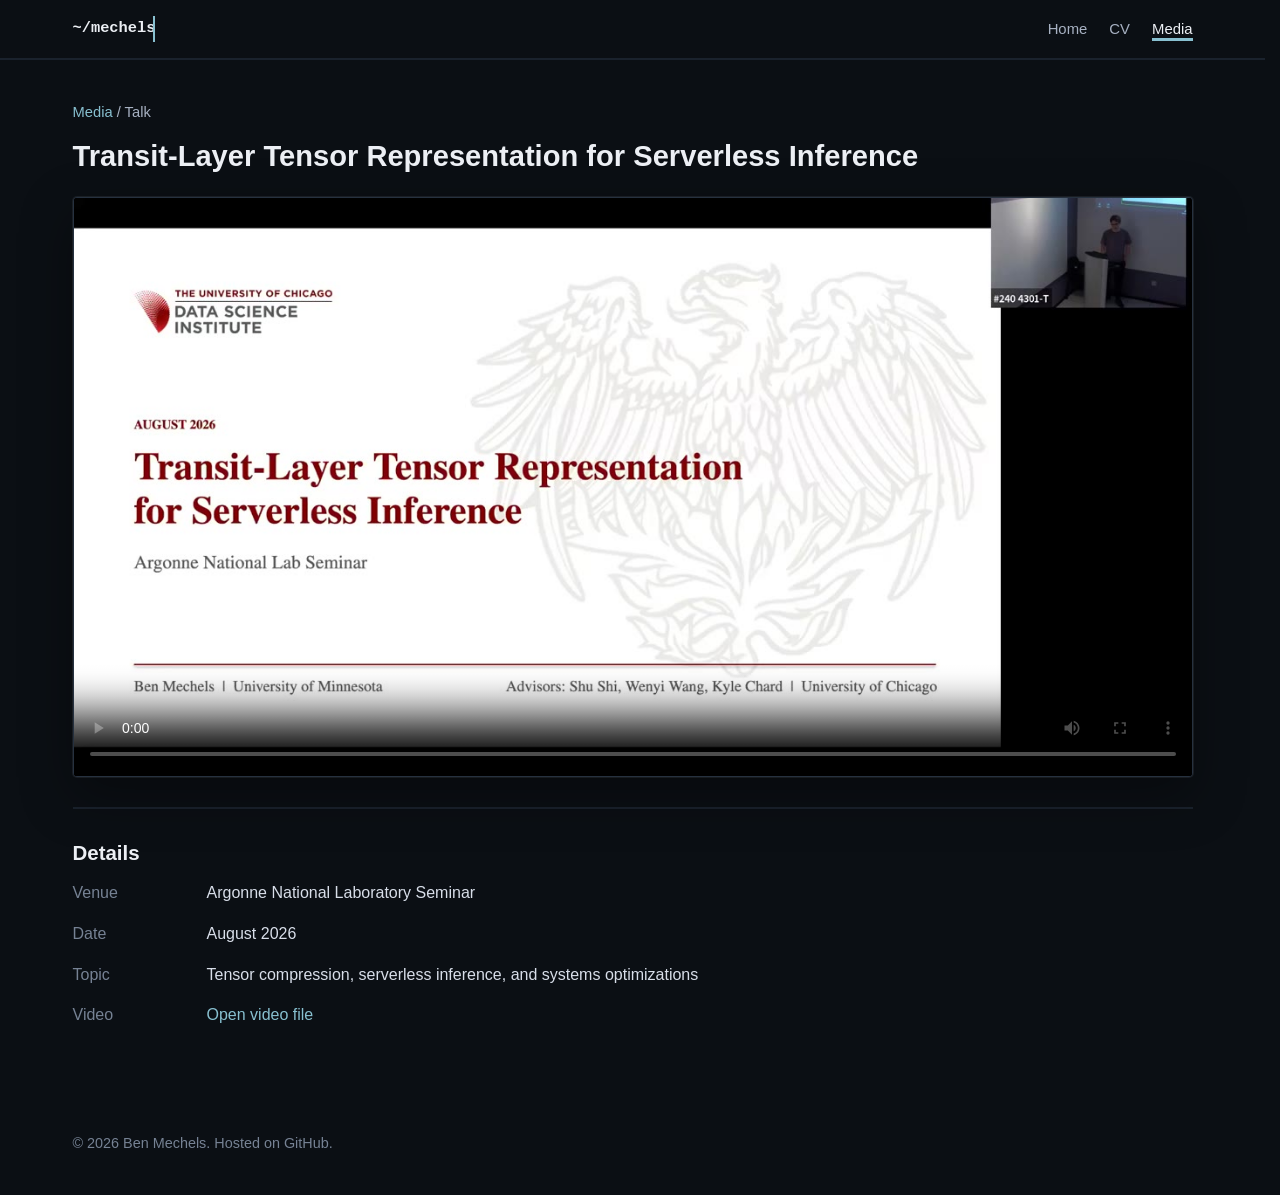
==== argonne-seminar.html @ a98aa1ea "Initial site snapshot" ====
<!doctype html>
<html lang="en">
  <head>
    <meta charset="utf-8">
    <meta name="viewport" content="width=device-width, initial-scale=1">
    <meta
      name="description"
      content="Argonne National Laboratory seminar video for Ben Mechels."
    >
    <title>Argonne Seminar | Ben Mechels Portfolio</title>
    <meta name="theme-color" content="#0b0f14">
    <link rel="icon" href="assets/favicon.svg?v=plain-centered-20260830" type="image/svg+xml">
    <link rel="stylesheet" href="styles.css?v=stable-layout-20260830">
  </head>
  <body>
    <header class="masthead">
      <nav class="masthead-inner" aria-label="Primary navigation">
        <a class="site-title" href="index.html" aria-label="Ben Mechels home">
          <span class="typed-path">~/mechels</span>
        </a>
        <div class="nav-links">
          <a href="index.html">Home</a>
          <a href="cv.html">CV</a>
          <a class="active" href="media.html" aria-current="page">Media</a>
        </div>
      </nav>
    </header>

    <main class="single-page talk-page">
      <section class="talk-hero">
        <p class="breadcrumb"><a href="media.html">Media</a> / Talk</p>
        <h2>Transit-Layer Tensor Representation for Serverless Inference</h2>
        <div class="video-frame video-frame-large">
          <video
            class="video-player"
            controls
            playsinline
            preload="metadata"
            poster="assets/videos/argonne-seminar-poster.jpg">
            <source
              src="assets/videos/argonne-seminar-transit-layer-tensor-representation.mp4"
              type="video/mp4">
            Your browser does not support the embedded video player.
          </video>
        </div>
      </section>

      <section>
        <h3>Details</h3>
        <dl class="details-list">
          <div>
            <dt>Venue</dt>
            <dd>Argonne National Laboratory Seminar</dd>
          </div>
          <div>
            <dt>Date</dt>
            <dd>August 2026</dd>
          </div>
          <div>
            <dt>Topic</dt>
            <dd>Tensor compression, serverless inference, and systems optimizations</dd>
          </div>
          <div>
            <dt>Video</dt>
            <dd>
              <a href="assets/videos/argonne-seminar-transit-layer-tensor-representation.mp4">
                Open video file
              </a>
            </dd>
          </div>
        </dl>
      </section>

    </main>

    <footer class="footer">
      <p>&copy; 2026 Ben Mechels. Hosted on GitHub.</p>
    </footer>
  </body>
</html>
---- styles.css ----
:root {
  color-scheme: only dark;
  --bg: #0b0f14;
  --bg-lift: #10161d;
  --panel: #141b23;
  --text: #d8dee9;
  --heading: #eceff4;
  --muted: #a7b1c2;
  --faint: #768294;
  --line: #26313f;
  --line-soft: #1a222d;
  --link: #88c0d0;
  --link-hover: #b7d7e2;
  --separator-width: 2px;
  --active-underline-width: 3px;

  /*
    Headshot crop controls:
    - frame size changes the displayed diameter of the circular image.
    - image crop coordinates live in scripts/crop_headshot.py.
    - ring-width and ring-color control the circular outline.
  */
  --headshot-frame-size: 184px;
  --headshot-mobile-size: 112px;
  --headshot-phone-size: 92px;
  --headshot-ring-width: 4px;
  --headshot-ring-color: #88c0d0;
}

* {
  box-sizing: border-box;
}

html {
  min-height: 100%;
  background: var(--bg);
  color-scheme: only dark;
  overflow-y: scroll;
  scrollbar-gutter: stable;
  scrollbar-color: #344154 #0b0f14;
}

body {
  min-height: 100%;
  margin: 0;
  background: var(--bg);
  color: var(--text);
  font-family: -apple-system, BlinkMacSystemFont, "Segoe UI", Roboto, Helvetica, Arial, sans-serif;
  font-size: 16px;
  line-height: 1.68;
}

a {
  color: var(--link);
  text-decoration: none;
}

a:hover,
a:focus {
  color: var(--link-hover);
  text-decoration: underline;
  text-underline-offset: 3px;
}

code {
  padding: 0.08rem 0.28rem;
  border: 1px solid var(--line);
  border-radius: 4px;
  background: var(--bg-lift);
  color: var(--heading);
  font-size: 0.92em;
}

.masthead {
  background: #0b0f14;
  border-bottom: var(--separator-width) solid var(--line-soft);
}

.masthead-inner {
  width: min(1120px, calc(100% - 36px));
  min-height: 58px;
  display: flex;
  align-items: center;
  justify-content: space-between;
  gap: 24px;
  margin: 0 auto;
}

.site-title {
  display: inline-flex;
  align-items: center;
  min-width: 10.8ch;
  color: var(--heading);
  font-family: ui-monospace, "SFMono-Regular", "SF Mono", Consolas, "Liberation Mono", Menlo, monospace;
  font-size: 0.96rem;
  font-weight: 700;
}

.site-title:hover,
.site-title:focus {
  color: var(--heading);
  text-decoration: none;
}

.typed-path {
  width: 9ch;
  display: inline-block;
  overflow: hidden;
  border-right: 2px solid var(--link);
  color: var(--heading);
  white-space: nowrap;
  animation:
    type-path 14s steps(9, end) infinite,
    blink-cursor 900ms steps(1, end) infinite;
}

@keyframes type-path {
  0%,
  7% {
    width: 0;
  }

  20%,
  82% {
    width: 9ch;
  }

  92%,
  100% {
    width: 0;
  }
}

@keyframes blink-cursor {
  0%,
  49% {
    border-color: var(--link);
  }

  50%,
  100% {
    border-color: transparent;
  }
}

.nav-links {
  display: flex;
  align-items: center;
  flex-wrap: wrap;
  gap: 22px;
  font-size: 0.93rem;
}

.nav-links a {
  color: var(--muted);
}

.nav-links a:hover,
.nav-links a:focus,
.nav-links a.active {
  color: var(--heading);
  text-decoration: none;
}

.nav-links a.active {
  box-shadow: inset 0 calc(-1 * var(--active-underline-width)) 0 var(--link);
}

.page {
  width: min(1120px, calc(100% - 36px));
  display: grid;
  grid-template-columns: 250px minmax(0, 760px);
  gap: 58px;
  margin: 0 auto;
  padding: 46px 0 42px;
}

.author {
  position: sticky;
  top: 34px;
  align-self: start;
  color: var(--muted);
  font-size: 0.93rem;
}

.author-image-frame {
  width: var(--headshot-frame-size);
  height: var(--headshot-frame-size);
  overflow: hidden;
  border: var(--headshot-ring-width) solid var(--headshot-ring-color);
  border-radius: 50%;
  background: var(--panel);
  box-shadow:
    0 0 0 2px var(--bg),
    0 0 0 calc(var(--headshot-ring-width) + 2px) rgba(136, 192, 208, 0.18),
    0 14px 36px rgba(0, 0, 0, 0.28);
}

.author-image-frame picture {
  display: block;
  width: 100%;
  height: 100%;
}

.author-image {
  width: 100%;
  height: 100%;
  display: block;
  image-orientation: from-image;
  object-fit: cover;
}

.author h1 {
  margin: 19px 0 7px;
  color: var(--heading);
  font-size: 1.35rem;
  line-height: 1.25;
}

.author-bio {
  max-width: 220px;
  margin: 0;
}

.author-links {
  display: grid;
  gap: 9px;
  margin: 22px 0 0;
  padding: 20px 0 0;
  border-top: var(--separator-width) solid var(--line);
  list-style: none;
}

.author-links li {
  display: grid;
  grid-template-columns: 18px minmax(0, 1fr);
  gap: 9px;
  align-items: center;
  margin: 0;
}

.profile-icon {
  width: 16px;
  height: 16px;
  color: var(--faint);
  fill: none;
  stroke: currentColor;
  stroke-linecap: round;
  stroke-linejoin: round;
  stroke-width: 2;
}

.content {
  min-width: 0;
}

section {
  padding-bottom: 30px;
  margin-bottom: 30px;
  border-bottom: var(--separator-width) solid var(--line-soft);
}

section:last-child {
  border-bottom: 0;
}

.intro {
  padding-top: 1px;
}

.media-intro {
  margin-bottom: 14px;
  padding-bottom: 10px;
  border-bottom: 0;
}

h2,
h3 {
  margin: 0 0 14px;
  color: var(--heading);
  line-height: 1.32;
}

h2 {
  font-size: 2rem;
  font-weight: 700;
}

h3 {
  font-size: 1.28rem;
  font-weight: 650;
}

p {
  margin: 0 0 14px;
}

p:last-child {
  margin-bottom: 0;
}

ul {
  margin: 0 0 0 1.1rem;
  padding: 0;
}

li {
  margin: 0 0 8px;
}

strong {
  color: var(--heading);
}

.publication-list {
  margin-left: 0;
  list-style: none;
}

.publication-list li {
  margin-bottom: 18px;
  padding-left: 18px;
  border-left: 3px solid var(--line);
}

.publication-list span {
  color: var(--muted);
}

.news-list,
.cv-list,
.details-list {
  display: grid;
  gap: 14px;
  margin: 0;
}

.news-list div,
.cv-list div,
.details-list div {
  display: grid;
  grid-template-columns: 116px minmax(0, 1fr);
  gap: 18px;
}

dt {
  color: var(--faint);
}

dd {
  margin: 0;
}

.cv-actions {
  display: flex;
  flex-wrap: wrap;
  gap: 0.45rem;
  margin-top: 4px;
  color: var(--faint);
}

.cv-document {
  display: grid;
  gap: 20px;
  padding-bottom: 0;
  border-bottom: 0;
}

.cv-page {
  width: 100%;
  height: auto;
  display: block;
  border-radius: 0;
  background: #ffffff;
  box-shadow:
    0 0 0 1px rgba(216, 222, 233, 0.12),
    0 16px 44px rgba(0, 0, 0, 0.30);
}

.video-frame {
  width: 100%;
  aspect-ratio: 1832 / 948;
  overflow: hidden;
  border: 1px solid var(--line);
  border-radius: 6px;
  background: var(--panel);
}

.video-frame iframe,
.video-player {
  width: 100%;
  height: 100%;
  display: block;
  border: 0;
  background: #000000;
}

.caption {
  margin-top: 14px;
  color: var(--muted);
}

.media-index {
  display: grid;
}

.media-link {
  display: grid;
  grid-template-columns: 116px minmax(0, 1fr);
  gap: 18px;
  padding: 16px 0;
  border-top: var(--separator-width) solid var(--line-soft);
  border-bottom: var(--separator-width) solid var(--line-soft);
  color: var(--text);
}

.media-link + .media-link {
  border-top: 0;
}

.media-link:hover,
.media-link:focus {
  color: var(--text);
  text-decoration: none;
}

.media-link:hover .media-link-title,
.media-link:focus .media-link-title {
  color: var(--link-hover);
  text-decoration: underline;
  text-underline-offset: 3px;
}

.media-link-date {
  color: var(--faint);
}

.media-link-body {
  min-width: 0;
}

.media-link-title,
.media-link-meta {
  display: block;
}

.media-link-title {
  color: var(--heading);
  font-weight: 650;
}

.media-link-meta {
  color: var(--muted);
}

.single-page {
  width: min(1120px, calc(100% - 36px));
  margin: 0 auto;
  padding: 40px 0 42px;
}

.talk-page {
  max-width: 1120px;
}

.talk-hero h2 {
  max-width: none;
  margin-bottom: 22px;
  font-size: 1.82rem;
}

.breadcrumb {
  color: var(--muted);
}

.breadcrumb {
  margin-bottom: 12px;
  font-size: 0.92rem;
}

.video-frame-large {
  border-radius: 4px;
  box-shadow:
    0 0 0 1px rgba(216, 222, 233, 0.08),
    0 18px 52px rgba(0, 0, 0, 0.35);
}

.footer {
  width: min(1120px, calc(100% - 36px));
  margin: 0 auto;
  padding: 0 0 40px;
  color: var(--faint);
  font-size: 0.9rem;
}

@media (min-width: 1020px) {
  .talk-hero h2 {
    white-space: nowrap;
  }
}

@media (max-width: 860px) {
  .masthead-inner {
    align-items: flex-start;
    flex-direction: column;
    gap: 10px;
    padding: 14px 0;
  }

  .nav-links {
    gap: 14px;
  }

  .page {
    grid-template-columns: 1fr;
    gap: 34px;
    padding-top: 30px;
  }

  .author {
    position: static;
    display: grid;
    grid-template-columns: 112px minmax(0, 1fr);
    gap: 0 18px;
    align-items: center;
  }

  .author-image-frame {
    width: var(--headshot-mobile-size);
    height: var(--headshot-mobile-size);
    grid-row: span 3;
  }

  .author h1 {
    margin-top: 0;
  }

  .author-bio {
    max-width: none;
  }

  .author-links {
    grid-column: 1 / -1;
    grid-template-columns: repeat(2, minmax(0, 1fr));
    margin-top: 18px;
  }

}

@media (max-width: 540px) {
  body {
    font-size: 15px;
  }

  .masthead-inner,
  .page,
  .footer {
    width: min(100% - 28px, 1120px);
  }

  .nav-links {
    width: 100%;
    justify-content: space-between;
    gap: 8px;
  }

  .author {
    grid-template-columns: 92px minmax(0, 1fr);
    gap: 0 16px;
  }

  .author-image-frame {
    width: var(--headshot-phone-size);
    height: var(--headshot-phone-size);
  }

  .author-links {
    grid-template-columns: 1fr;
  }

  .media-link,
  .news-list div,
  .cv-list div,
  .details-list div {
    grid-template-columns: 1fr;
    gap: 2px;
  }

  h2 {
    font-size: 1.7rem;
  }

  .talk-hero h2 {
    font-size: 1.7rem;
    white-space: normal;
  }
}

@media (prefers-reduced-motion: reduce) {
  .typed-path {
    width: auto;
    animation: none;
  }
}

@media (prefers-color-scheme: light) {
  :root {
    color-scheme: only dark;
  }

  html,
  body,
  .masthead {
    background: var(--bg);
    color: var(--text);
  }
}
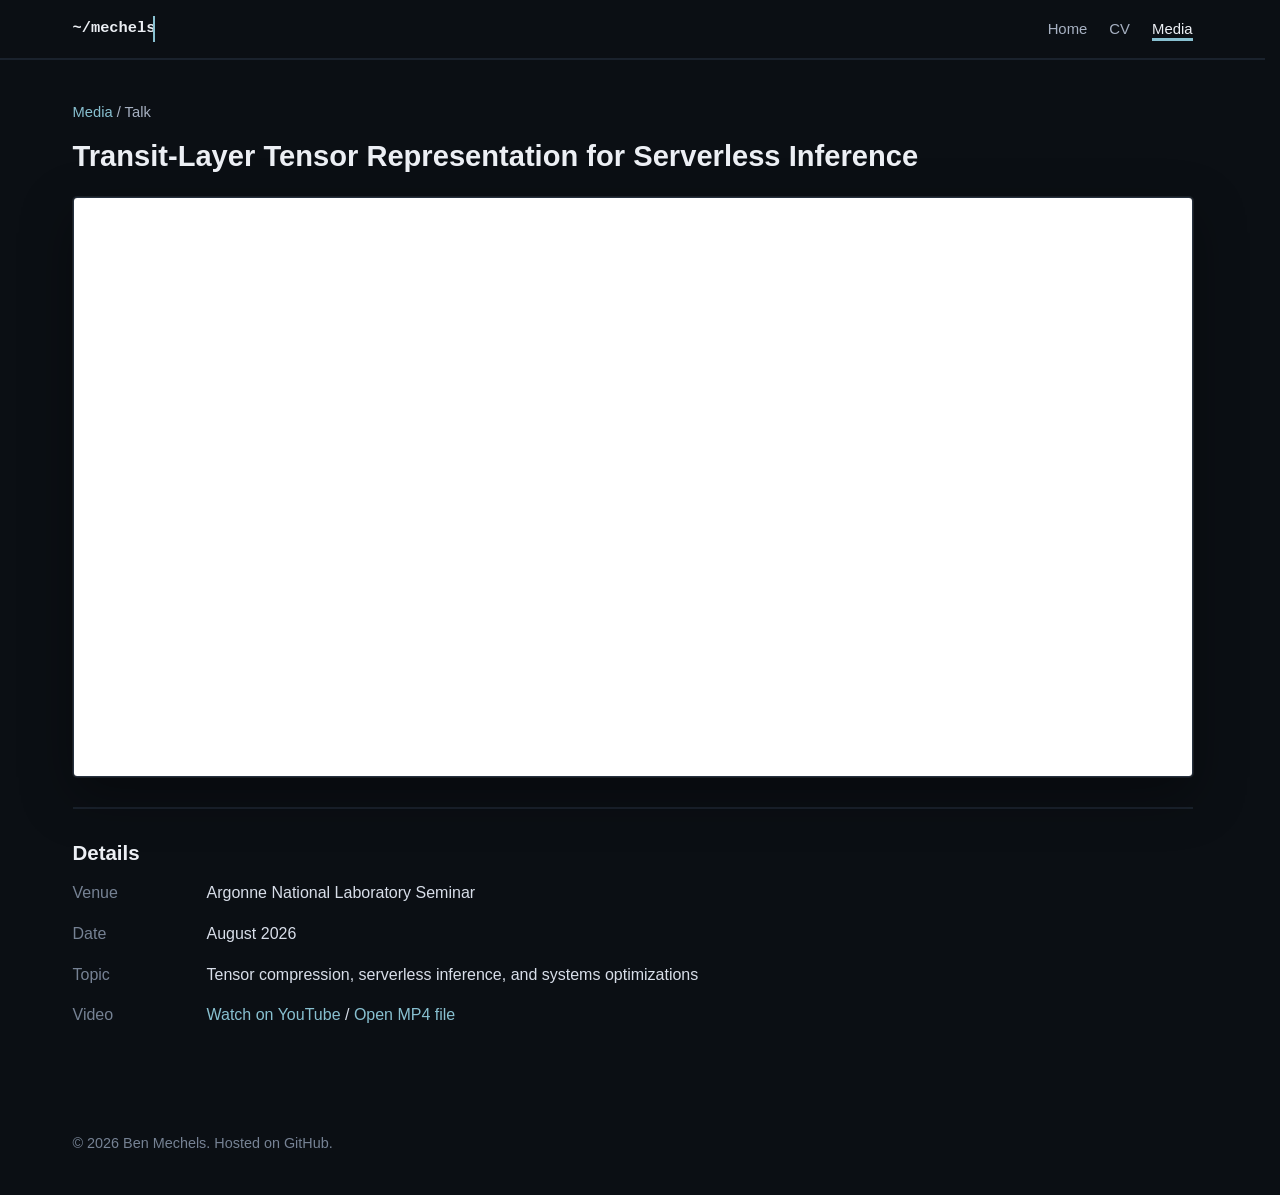
==== commit 81a43386: "Embed Argonne talk from YouTube" ====
--- a/argonne-seminar.html
+++ b/argonne-seminar.html
@@ -31,6 +31,13 @@
         <p class="breadcrumb"><a href="media.html">Media</a> / Talk</p>
         <h2>Transit-Layer Tensor Representation for Serverless Inference</h2>
         <div class="video-frame video-frame-large">
+          <iframe
+            title="Argonne National Laboratory seminar video"
+            src="https://www.youtube.com/embed/fQScgn-F-ko"
+            allow="accelerometer; autoplay; clipboard-write; encrypted-media; gyroscope; picture-in-picture; web-share"
+            referrerpolicy="strict-origin-when-cross-origin"
+            allowfullscreen></iframe>
+          <!-- Direct MP4 player fallback:
           <video
             class="video-player"
             controls
@@ -42,6 +49,7 @@
               type="video/mp4">
             Your browser does not support the embedded video player.
           </video>
+          -->
         </div>
       </section>
 
@@ -63,9 +71,11 @@
           <div>
             <dt>Video</dt>
             <dd>
-              <a href="assets/videos/argonne-seminar-transit-layer-tensor-representation.mp4">
-                Open video file
+              <a href="https://youtu.be/fQScgn-F-ko">
+                Watch on YouTube
               </a>
+              <span aria-hidden="true">/</span>
+              <a href="assets/videos/argonne-seminar-transit-layer-tensor-representation.mp4">Open MP4 file</a>
             </dd>
           </div>
         </dl>
